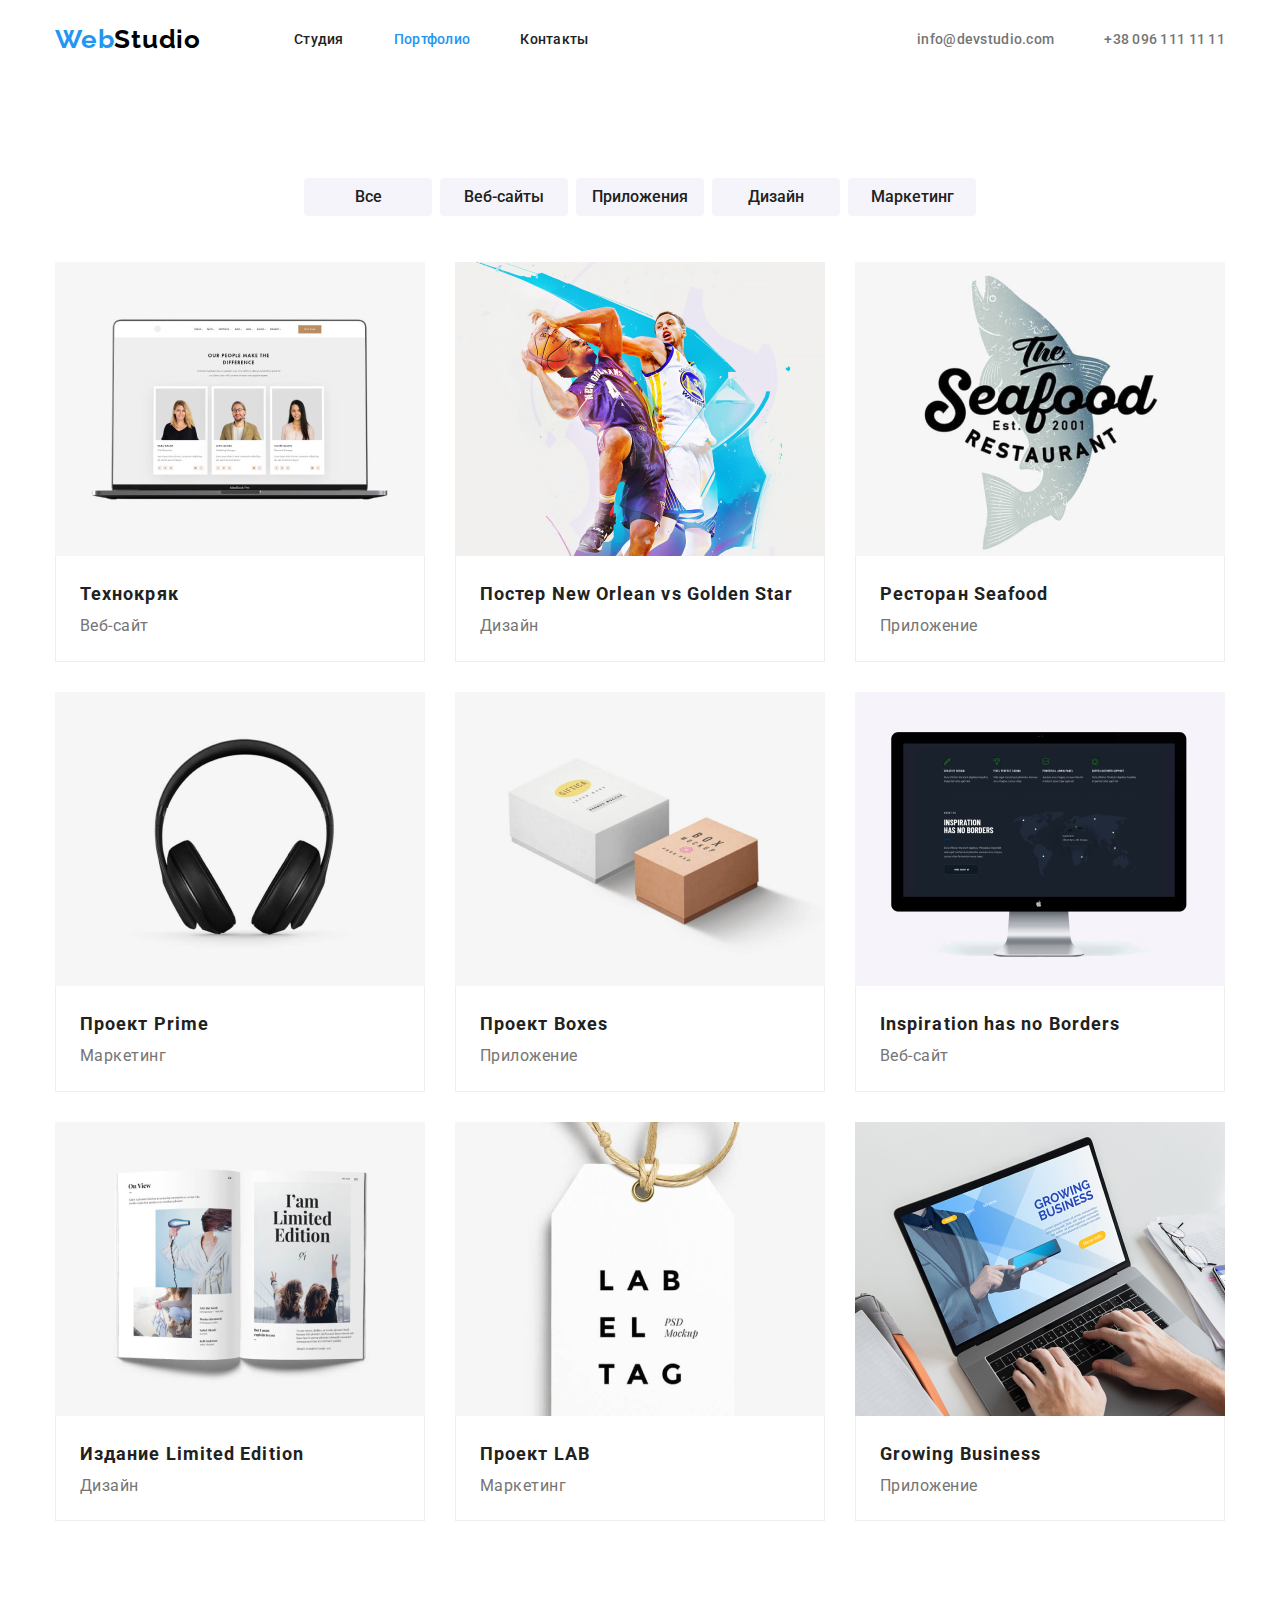
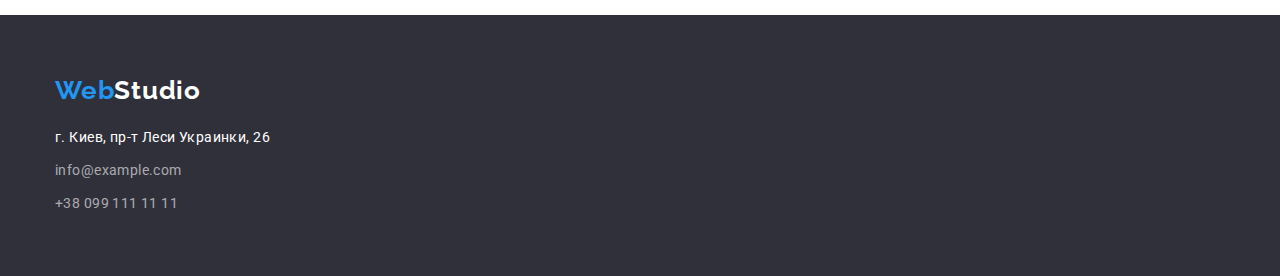
==== portfolio.html @ a3776e3e "Initial commit" ====
<!DOCTYPE html>
<html lang="ru">
  <head>
    <meta charset="UTF-8" />
    <meta http-equiv="X-UA-Compatible" content="IE=edge" />
    <meta name="viewport" content="width=device-width, initial-scale=1.0" />
    <title>Портфолио</title>
    <link
      href="https://fonts.googleapis.com/css2?family=Raleway:wght@700&family=Roboto:wght@400;500;700;900&display=swap"
      rel="stylesheet"
    />
    <link
      rel="stylesheet"
      href="https://cdn.jsdelivr.net/npm/modern-normalize@1.1.0/modern-normalize.min.css"
    />
    <link rel="stylesheet" href="./css/styles.css" />
  </head>
  <body>
    <!--Шапка сайта-->
    <header class="header">
      <div class="container">
        <div class="nav-container">
          <nav class="header-nav">
            <a class="logo" href="./index.html"><span class="logo-web">Web</span>Studio</a>
            <ul class="header-list">
              <li class="item">
                <a class="link" href="./index.html">Студия</a>
              </li>
              <li class="item">
                <a class="link current" href="./portfolio.html">Портфолио</a>
              </li>
              <li class="item">
                <a class="link" href="#contacts">Контакты</a>
              </li>
            </ul>
          </nav>
          <ul class="auth-nav-list">
            <li class="item">
              <a class="link" href="mailto:info@devstudio.com">info@devstudio.com</a>
            </li>
            <li class="item">
              <a class="link" href="tel:+380961111111">+38 096 111 11 11</a>
            </li>
          </ul>
        </div>
      </div>
    </header>
    <!--Портфолио кнопки-->
    <main>
      <section class="portfolio-section">
        <div class="container">
          <h1 class="visually-hidden">Our portfolio</h1>
          <ul class="portfolio-buttons-list">
            <li class="item"><button type="button" class="portfolio-button">Все</button></li>
            <li class="item">
              <button type="button" class="portfolio-button">Веб-сайты</button>
            </li>
            <li class="item">
              <button type="button" class="portfolio-button">Приложения</button>
            </li>
            <li class="item">
              <button type="button" class="portfolio-button">Дизайн</button>
            </li>
            <li class="item">
              <button type="button" class="portfolio-button">Маркетинг</button>
            </li>
          </ul>
          <ul class="portfolio-section-list">
            <li class="item card">
              <a href="">
                <img
                  src="./images/portfolio-section/project-1.jpg"
                  alt="картинка сайта"
                  width="370"
                />
                <div class="card-container">
                  <h2 class="portfolio-title">Технокряк</h2>
                  <p class="portfolio-text">Веб-сайт</p>
                </div>
              </a>
            </li>
            <li class="item">
              <a href="">
                <img
                  src="./images/portfolio-section/project-2.jpg"
                  alt="два человека играют в баскетбол"
                  width="370"
                />
                <div class="card-container">
                  <h2 class="portfolio-title">Постер New Orlean vs Golden Star</h2>
                  <p class="portfolio-text">Дизайн</p>
                </div>
              </a>
            </li>
            <li class="item">
              <a href="">
                <img
                  src="./images/portfolio-section/project-3.jpg"
                  alt="логотип приложения"
                  width="370"
                />
                <div class="card-container">
                  <h2 class="portfolio-title">Ресторан Seafood</h2>
                  <p class="portfolio-text">Приложение</p>
                </div>
              </a>
            </li>
            <li class="item">
              <a href="">
                <img
                  src="./images/portfolio-section/project-4.jpg"
                  alt="картинка наушников"
                  width="370"
                />
                <div class="card-container">
                  <h2 class="portfolio-title">Проект Prime</h2>
                  <p class="portfolio-text">Маркетинг</p>
                </div>
              </a>
            </li>
            <li class="item">
              <a href="">
                <img
                  src="./images/portfolio-section/project-5.jpg"
                  alt="картинка с коробками"
                  width="370"
                />
                <div class="card-container">
                  <h2 class="portfolio-title">Проект Boxes</h2>
                  <p class="portfolio-text">Приложение</p>
                </div>
              </a>
            </li>
            <li class="item">
              <a href="">
                <img
                  src="./images/portfolio-section/project-6.jpg"
                  alt="картинка с компьютероми"
                  width="370"
                />
                <div class="card-container">
                  <h2 class="portfolio-title">Inspiration has no Borders</h2>
                  <p class="portfolio-text">Веб-сайт</p>
                </div>
              </a>
            </li>
            <li class="item">
              <a href="">
                <img
                  src="./images/portfolio-section/project-7.jpg"
                  alt="картинка с книжкой"
                  width="370"
                />
                <div class="card-container">
                  <h2 class="portfolio-title">Издание Limited Edition</h2>
                  <p class="portfolio-text">Дизайн</p>
                </div>
              </a>
            </li>
            <li class="item">
              <a href="">
                <img
                  src="./images/portfolio-section/project-8.jpg"
                  alt="картинка с биркой"
                  width="370"
                />
                <div class="card-container">
                  <h2 class="portfolio-title">Проект LAB</h2>
                  <p class="portfolio-text">Маркетинг</p>
                </div>
              </a>
            </li>
            <li class="item">
              <a href="">
                <img
                  src="./images/portfolio-section/project-9.jpg"
                  alt="картинка с ноутбуком"
                  width="370"
                />
                <div class="card-container">
                  <h2 class="portfolio-title">Growing Business</h2>
                  <p class="portfolio-text">Приложение</p>
                </div>
              </a>
            </li>
          </ul>
        </div>
      </section>
    </main>
    <!--Подвал-->
    <footer class="footer" id="contacts">
      <div class="container">
        <div>
          <a href="./index.html" class="logo-footer"><span class="logo-web">Web</span>Studio</a>
          <address class="adress-footer">
            <ul class="footer-list">
              <li class="item">
                <a class="footer-adress" href="#">г. Киев, пр-т Леси Украинки, 26</a>
              </li>
              <li class="item">
                <a class="footer-contacts" href="mailto:info@example.com">info@example.com</a>
              </li>
              <li class="item">
                <a class="footer-contacts" href="tel:+380991111111">+38 099 111 11 11</a>
              </li>
            </ul>
          </address>
        </div>
      </div>
    </footer>
  </body>
</html>
---- css/styles.css ----
*,
*::before,
*::after {
  box-sizing: border-box;
}
body {
  background-color: #ffffff;
  font-family: 'Roboto', Tahoma, sans-serif;
}
:root {
  --header-color: #ffffff;

  --hero-title-color: #ffffff;

  --main-text-title-color: #212121;

  --second-text-title-color: #757575;

  --hover-buton-color: #2196f3;

  --logo-color: #000000;

  --button-portfolio-colour: #f5f4fa;
}
a {
  text-decoration: none;
}
ul,
ol {
  padding: 0;
  list-style: none;
  margin: 0;
}
p,
h1,
h2,
h3,
h4 {
  padding: 0;
  margin: 0;
}
img {
  display: block;
  max-height: 100%;
  height: auto;
}

.container {
  margin-left: auto;
  margin-right: auto;
  padding-left: 15px;
  padding-right: 15px;
  width: 1200px;
  /* outline: 2px solid tomato; */
}

/* ---------------------------------ШАПКА САЙТА----------------------------------- */
.header {
  padding: 24px 0 25px 0px;
  /* outline: 2px solid tomato; */
}
.nav-container {
  display: flex;
  align-items: center;
}
.header-nav {
  display: flex;
  align-items: center;
}
.header-list {
  display: flex;
}
.header-list .item {
  margin-right: 50px;
}
.header-list .item:last-child {
  margin-right: 0px;
}
.logo {
  margin-right: 93px;
  font-family: Raleway;
  font-style: normal;
  font-weight: bold;
  font-size: 26px;
  line-height: 1.19;
  letter-spacing: 0.03em;
  color: var(--logo-color);
}
.logo-web {
  font-family: Raleway;
  font-style: normal;
  font-weight: bold;
  font-size: 26px;
  line-height: 1.19;
  letter-spacing: 0.03em;
  color: var(--hover-buton-color);
}
.link {
  font-style: normal;
  font-weight: 500;
  font-size: 14px;
  line-height: 1.14;
  letter-spacing: 0.02em;
  color: var(--main-text-title-color);
}
.header-list .link:hover,
.header-list .link:focus {
  color: var(--hover-buton-color);
}
.header-list .link.current {
  color: #2196f3;
}
.auth-nav-list {
  display: flex;
  margin-left: auto;
}
.auth-nav-list .item {
  margin-right: 50px;
}
.auth-nav-list .item:last-child {
  margin-right: 0px;
}
.auth-nav-list .link {
  font-style: normal;
  font-weight: 500;
  font-size: 14px;
  line-height: 1.14;
  letter-spacing: 0.02em;
  color: var(--second-text-title-color);
}
.auth-nav-list .link:hover,
.auth-nav-list .link:focus {
  color: var(--hover-buton-color);
}

/* ---------------------------------ГЛАВНЫЙ КОНТЕНТ----------------------------------- */

.hero-section {
  padding-top: 200px;
  padding-bottom: 200px;
  background-color: #2f303a;
  text-align: center;
}
.hero-title {
  margin: 0 0 30px 0;
  font-style: normal;
  font-weight: 900;
  font-size: 44px;
  line-height: 1.36;
  text-align: center;
  letter-spacing: 0.06em;
  text-transform: uppercase;
  color: var(--hero-title-color);
}

.button-hero {
  font-family: inherit;
  font-style: normal;
  font-weight: 700;
  font-size: 16px;
  line-height: 1.8;
  letter-spacing: 0.06em;
  cursor: pointer;
  width: 200px;
  height: 50px;
  border: 0;
  box-shadow: 0px 4px 4px rgba(0, 0, 0, 0.15);
  border-radius: 4px;
  color: var(--header-color);
  background-color: #2196f3;
}
.button-hero:hover,
.button-hero:focus {
  background: #188ce8;
  box-shadow: 0px 4px 4px rgba(0, 0, 0, 0.15);
  border-radius: 4px;
}
.visually-hidden {
  position: absolute;
  white-space: nowrap;
  width: 1px;
  height: 1px;
  overflow: hidden;
  border: 0;
  padding: 0;
  clip: rect(0 0 0 0);
  clip-path: inset(50%);
  margin: -1px;
}
.section-benefits {
  padding-top: 94px;
  padding-bottom: 94px;
  /* outline: 2px solid tomato; */
}
.benefits-item {
  display: flex;
}
.section-benefits-list {
  display: flex;
}
.section-benefits-list .item {
  width: 270px;
  margin-right: 30px;
}
.section-benefits-list .item:last-child {
  margin-right: 0;
}

.section-benefits-title {
  margin-bottom: 10px;
  font-style: normal;
  font-weight: 700;
  font-size: 14px;
  line-height: 1.14;
  letter-spacing: 0.03em;
  text-transform: uppercase;
  color: var(--main-text-title-color);
}
.sectiom-benefits {
  background-color: #e5e5e5;
}
.section-benefits-text {
  font-size: 14px;
  line-height: 1.7;
  letter-spacing: 0.03em;
  color: var(--second-text-title-color);
}
.our-work-section {
  /* outline: 2px solid tomato; */
}
.our-work-list {
  display: flex;
}
.our-work-list .item {
  margin-right: 30px;
}
.our-work-list .item:last-child {
  margin-right: 0;
}

.our-work-title {
  margin-bottom: 50px;
  text-align: center;
}
/* ---------------------------------НАША КОМАНДА----------------------------------- */
.our-team-section {
  background-color: #f5f4fa;
  padding-top: 94px;
  padding-bottom: 49px;
  /* outline: 2px solid tomato; */
}
.our-team {
  padding-bottom: 95px;
  text-align: center;
  font-style: normal;
  font-weight: 700;
  font-size: 36px;
  line-height: 1.16;
  letter-spacing: 0.03em;
  color: var(--main-text-title-color);
}
.our-team-list {
  display: flex;
}

.our-team-list .item {
  margin-right: 30px;
  text-align: center;
  background-color: var(--hero-title-color);
  box-shadow: 0px 1px 3px rgba(0, 0, 0, 0.12), 0px 1px 1px rgba(0, 0, 0, 0.14),
    0px 2px 1px rgba(0, 0, 0, 0.2);
  border-radius: 0px 0px 4px 4px;
}
.our-team-list .item:last-child {
  margin-right: 0;
}

.our-team-title {
  margin-bottom: 10px;
  font-style: normal;
  font-weight: 500;
  font-size: 16px;
  line-height: 1.18;
  letter-spacing: 0.03em;
  color: var(--main-text-title-color);
}
.our-team-text {
  margin-bottom: 30px;
  font-size: 16px;
  line-height: 1.18;
  letter-spacing: 0.03em;
  color: var(--second-text-title-color);
}
.our-team-list-card {
  margin-bottom: 30px;
}

/* ---------------------------------СТРАНИЦА ПОРТФОЛИО----------------------------------- */

.portfolio-section {
  padding-top: 98px;
  padding-bottom: 94px;
}
.portfolio-buttons-list {
  display: flex;
  justify-content: center;
  margin-bottom: 46px;
}
.portfolio-buttons-list .item {
  margin-right: 8px;
}
.portfolio-buttons-list .item:last-child {
  margin-right: 0;
}
.portfolio-button {
  font-family: inherit;
  font-style: normal;
  font-weight: 500;
  font-size: 16px;
  line-height: 1.6;
  width: 128px;
  height: 38px;
  border: 0px;
  border-radius: 4px;
  cursor: pointer;
  background-color: var(--button-portfolio-colour);
  color: var(--main-text-title-color);
}
.portfolio-button:hover,
.portfolio-button:focus {
  background-color: #2196f3;
  color: #ffffff;
  box-shadow: 0px 3px 1px rgba(0, 0, 0, 0.1), 0px 1px 2px rgba(0, 0, 0, 0.08),
    0px 2px 2px rgba(0, 0, 0, 0.12);
  border-radius: 4px;
}

.portfolio-section-list {
  display: flex;
  flex-wrap: wrap;
  flex-direction: row;
  gap: 30px;
}
.portfolio-section-list .item {
  flex-basis: calc((100% / 3)-60px);
  /* outline: 1px solid tomato; */
}

.portfolio-title {
  font-style: normal;
  font-weight: 700;
  font-size: 18px;
  line-height: 2;
  letter-spacing: 0.06em;
  color: var(--main-text-title-color);
}
.portfolio-text {
  font-size: 16px;
  line-height: 1.8;
  letter-spacing: 0.03em;
  color: var(--second-text-title-color);
}
.card-container {
  padding: 20px 24px;
  border-bottom: 1px solid #eeeeee;
  border-left: 1px solid #eeeeee;
  border-right: 1px solid #eeeeee;
}

/* ---------------------------------ПОДВАЛ----------------------------------- */
.footer {
  background-color: #2f303a;
  padding-bottom: 60px;
  padding-top: 60px;
}
.logo-footer {
  display: block;
  margin-bottom: 20px;
  font-family: Raleway;
  font-style: normal;
  font-weight: bold;
  font-size: 26px;
  line-height: 1.19;
  letter-spacing: 0.03em;
  color: var(--header-color);
}
.footer-adress {
  font-style: normal;
  font-weight: 400;
  font-size: 14px;
  line-height: 1.7;
  letter-spacing: 0.03em;
  color: var(--header-color);
}
.footer-contacts {
  font-style: normal;
  font-weight: 400;
  font-size: 14px;
  line-height: 1.7;
  letter-spacing: 0.03em;
  color: rgba(255, 255, 255, 0.6);
}
.footer-adress:hover,
.footer-contacts:hover {
  color: #2196f3;
}

.footer-list {
  margin: 0;
}
.footer-list .item {
  margin-bottom: 9px;
}
.footer-list .item:last-child {
  margin-bottom: 0px;
}
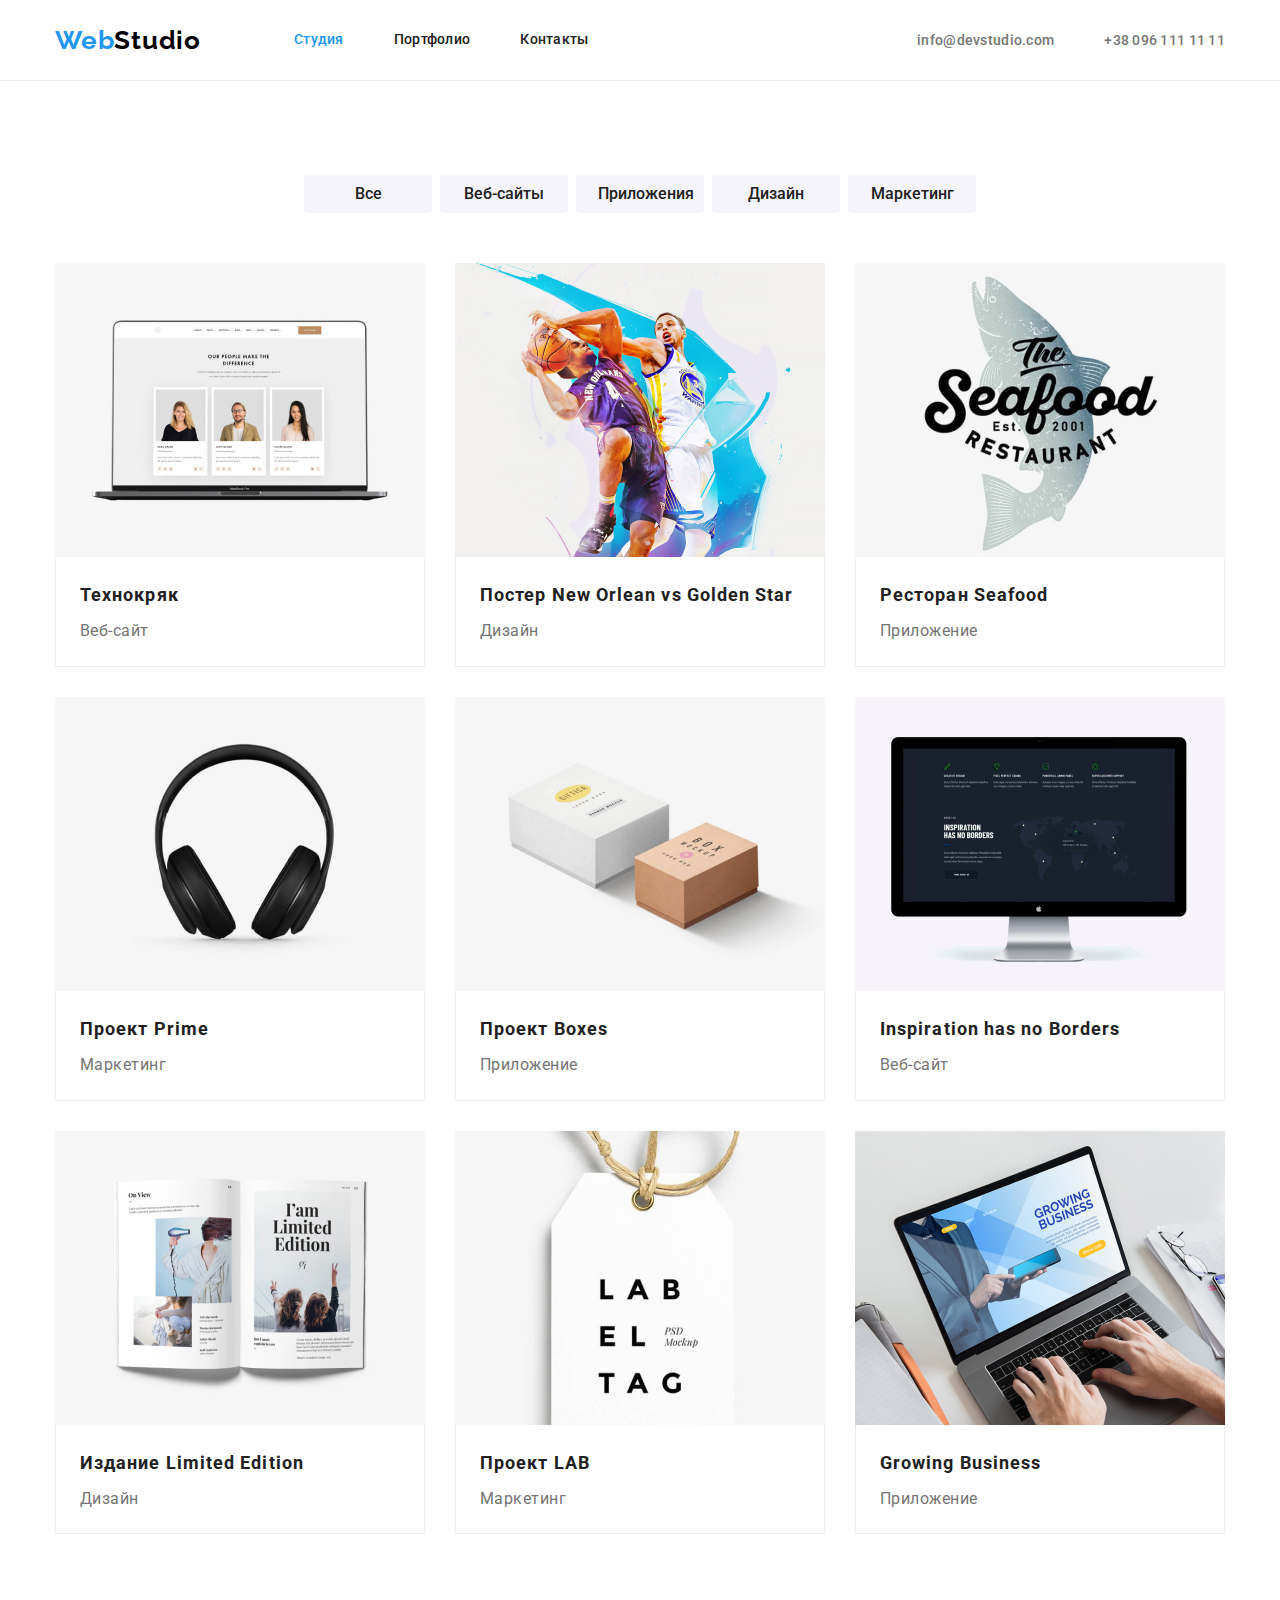
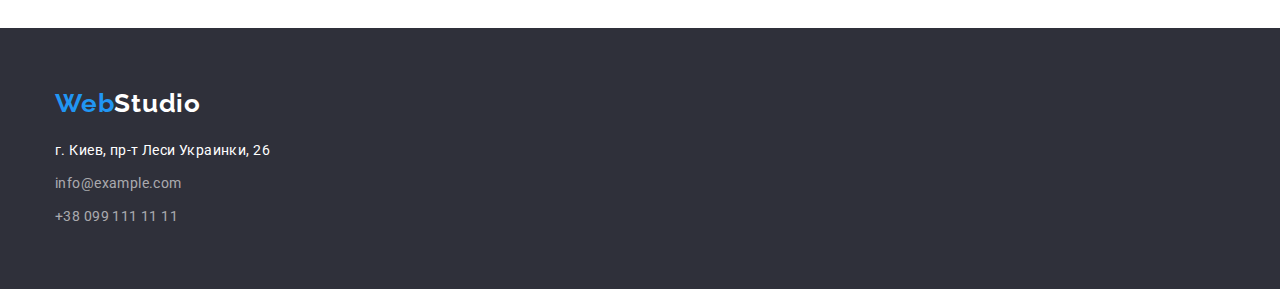
==== commit b7a27b9d: "hw-3-corr-mentor" ====
--- a/portfolio.html
+++ b/portfolio.html
@@ -18,31 +18,29 @@
   <body>
     <!--Шапка сайта-->
     <header class="header">
-      <div class="container">
-        <div class="nav-container">
-          <nav class="header-nav">
-            <a class="logo" href="./index.html"><span class="logo-web">Web</span>Studio</a>
-            <ul class="header-list">
-              <li class="item">
-                <a class="link" href="./index.html">Студия</a>
-              </li>
-              <li class="item">
-                <a class="link current" href="./portfolio.html">Портфолио</a>
-              </li>
-              <li class="item">
-                <a class="link" href="#contacts">Контакты</a>
-              </li>
-            </ul>
-          </nav>
-          <ul class="auth-nav-list">
-            <li class="item">
-              <a class="link" href="mailto:info@devstudio.com">info@devstudio.com</a>
-            </li>
-            <li class="item">
-              <a class="link" href="tel:+380961111111">+38 096 111 11 11</a>
-            </li>
-          </ul>
-        </div>
+      <div class="container nav-container">
+        <nav class="header-nav">
+          <a class="logo" href="./index.html"><span class="logo-web">Web</span>Studio</a>
+          <ul class="header-list">
+            <li class="item">
+              <a class="link current" href="./index.html">Студия</a>
+            </li>
+            <li class="item">
+              <a class="link" href="./portfolio.html">Портфолио</a>
+            </li>
+            <li class="item">
+              <a class="link" href="#contacts">Контакты</a>
+            </li>
+          </ul>
+        </nav>
+        <ul class="auth-nav-list">
+          <li class="item">
+            <a class="link" href="mailto:info@devstudio.com">info@devstudio.com</a>
+          </li>
+          <li class="item">
+            <a class="link" href="tel:+380961111111">+38 096 111 11 11</a>
+          </li>
+        </ul>
       </div>
     </header>
     <!--Портфолио кнопки-->
@@ -190,22 +188,20 @@
     <!--Подвал-->
     <footer class="footer" id="contacts">
       <div class="container">
-        <div>
-          <a href="./index.html" class="logo-footer"><span class="logo-web">Web</span>Studio</a>
-          <address class="adress-footer">
-            <ul class="footer-list">
-              <li class="item">
-                <a class="footer-adress" href="#">г. Киев, пр-т Леси Украинки, 26</a>
-              </li>
-              <li class="item">
-                <a class="footer-contacts" href="mailto:info@example.com">info@example.com</a>
-              </li>
-              <li class="item">
-                <a class="footer-contacts" href="tel:+380991111111">+38 099 111 11 11</a>
-              </li>
-            </ul>
-          </address>
-        </div>
+        <a href="./index.html" class="logo-footer"><span class="logo-web">Web</span>Studio</a>
+        <address class="adress-footer">
+          <ul class="footer-list">
+            <li class="item">
+              <a class="footer-adress" href="#">г. Киев, пр-т Леси Украинки, 26</a>
+            </li>
+            <li class="item">
+              <a class="footer-contacts" href="mailto:info@example.com">info@example.com</a>
+            </li>
+            <li class="item">
+              <a class="footer-contacts" href="tel:+380991111111">+38 099 111 11 11</a>
+            </li>
+          </ul>
+        </address>
       </div>
     </footer>
   </body>
--- a/css/styles.css
+++ b/css/styles.css
@@ -56,7 +56,8 @@
 
 /* ---------------------------------ШАПКА САЙТА----------------------------------- */
 .header {
-  padding: 24px 0 25px 0px;
+  border-bottom: 1px solid #eeeeee;
+
   /* outline: 2px solid tomato; */
 }
 .nav-container {
@@ -75,6 +76,11 @@
 }
 .header-list .item:last-child {
   margin-right: 0px;
+}
+.header-list .link {
+  display: block;
+  padding-top: 32px;
+  padding-bottom: 32px;
 }
 .logo {
   margin-right: 93px;
@@ -241,16 +247,23 @@
 .our-work-title {
   margin-bottom: 50px;
   text-align: center;
+  font-style: normal;
+  font-weight: 700;
+  font-size: 36px;
+  line-height: 1.16;
+  text-align: center;
+  letter-spacing: 0.03em;
+  color: var(--main-text-title-color);
 }
 /* ---------------------------------НАША КОМАНДА----------------------------------- */
 .our-team-section {
   background-color: #f5f4fa;
   padding-top: 94px;
-  padding-bottom: 49px;
+  padding-bottom: 94px;
   /* outline: 2px solid tomato; */
 }
 .our-team {
-  padding-bottom: 95px;
+  margin-bottom: 50px;
   text-align: center;
   font-style: normal;
   font-weight: 700;
@@ -285,26 +298,27 @@
   color: var(--main-text-title-color);
 }
 .our-team-text {
-  margin-bottom: 30px;
   font-size: 16px;
   line-height: 1.18;
   letter-spacing: 0.03em;
   color: var(--second-text-title-color);
 }
-.our-team-list-card {
-  margin-bottom: 30px;
+
+.media-team {
+  padding: 30px 15px 30px 15px;
+  margin: 0;
 }
 
 /* ---------------------------------СТРАНИЦА ПОРТФОЛИО----------------------------------- */
 
 .portfolio-section {
-  padding-top: 98px;
+  padding-top: 94px;
   padding-bottom: 94px;
 }
 .portfolio-buttons-list {
   display: flex;
   justify-content: center;
-  margin-bottom: 46px;
+  margin-bottom: 50px;
 }
 .portfolio-buttons-list .item {
   margin-right: 8px;
@@ -313,6 +327,7 @@
   margin-right: 0;
 }
 .portfolio-button {
+  padding: 6px 22px 6px 22px;
   font-family: inherit;
   font-style: normal;
   font-weight: 500;
@@ -339,14 +354,21 @@
   display: flex;
   flex-wrap: wrap;
   flex-direction: row;
-  gap: 30px;
 }
 .portfolio-section-list .item {
-  flex-basis: calc((100% / 3)-60px);
+  margin-right: 30px;
+  margin-bottom: 30px;
   /* outline: 1px solid tomato; */
 }
+.portfolio-section-list .item:nth-child(3n) {
+  margin-right: 0;
+}
+.portfolio-section-list .item:nth-last-child(-n + 3) {
+  margin-bottom: 0;
+}
 
 .portfolio-title {
+  margin-bottom: 4px;
   font-style: normal;
   font-weight: 700;
   font-size: 18px;
